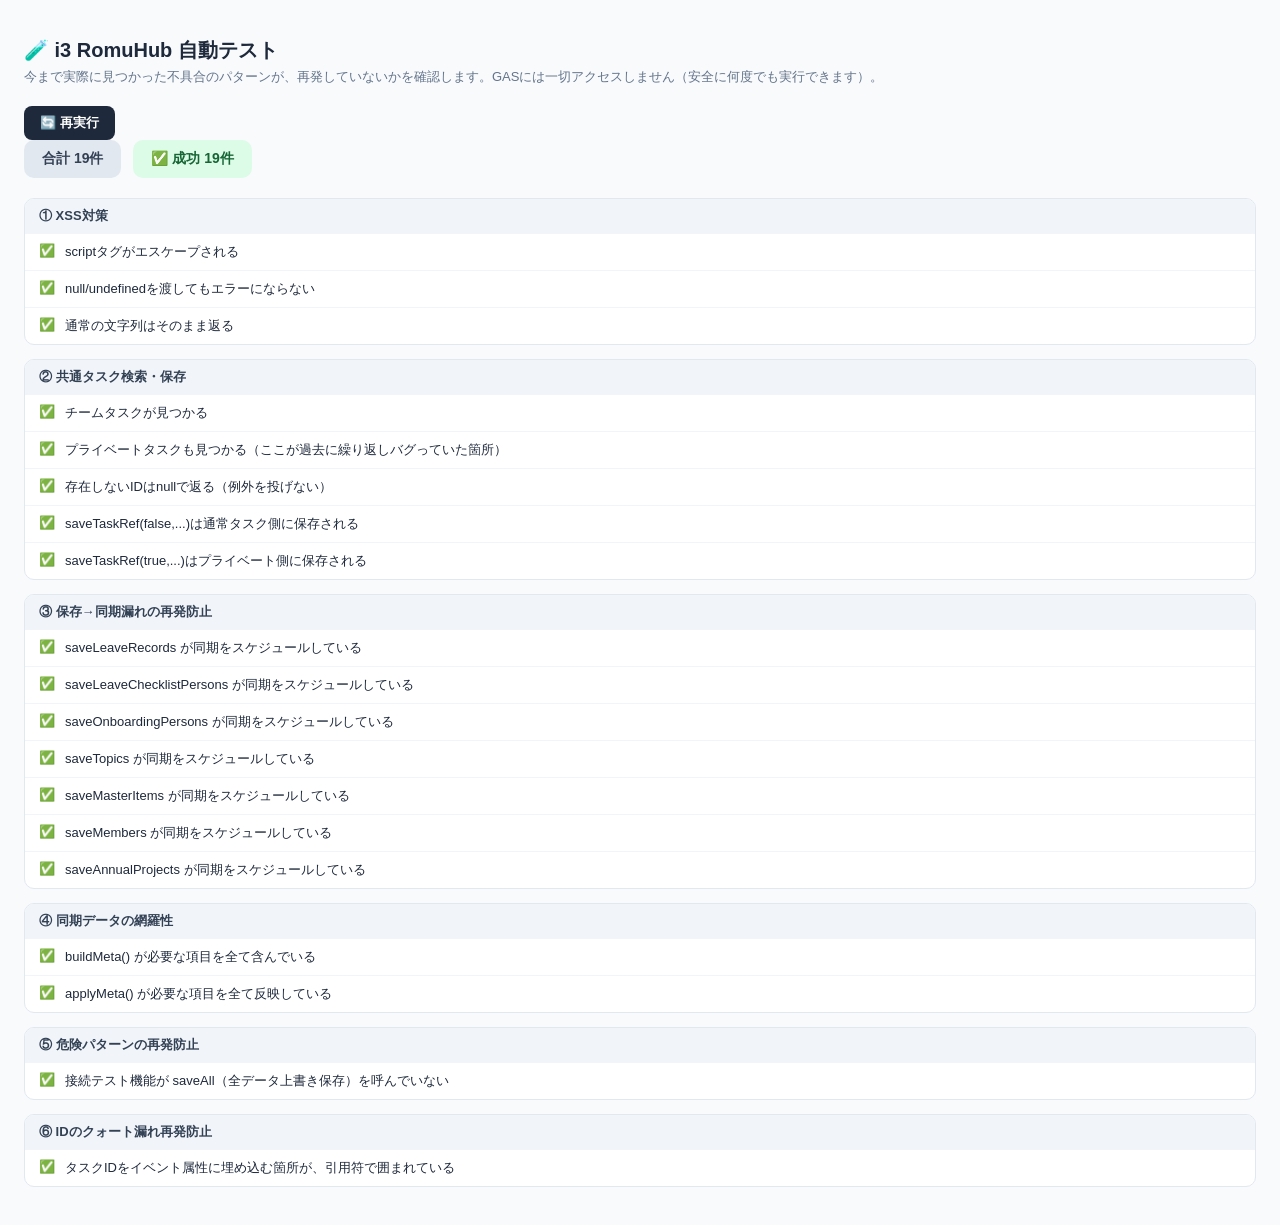
==== tests/test-runner.html @ b2b05d21 "Create test-runner.html" ====
<!doctype html>
<html lang="ja">
<head>
<meta charset="UTF-8">
<title>i3 RomuHub 自動テスト</title>
<style>
  body{font-family:-apple-system,"Hiragino Sans",sans-serif;background:#f8fafc;margin:0;padding:24px;color:#1e293b}
  h1{font-size:20px;margin-bottom:4px}
  .sub{color:#64748b;font-size:13px;margin-bottom:20px}
  .summary{display:flex;gap:12px;margin-bottom:20px}
  .summary div{padding:10px 18px;border-radius:10px;font-weight:700;font-size:14px}
  .s-pass{background:#dcfce7;color:#166534}
  .s-fail{background:#fee2e2;color:#991b1b}
  .s-total{background:#e2e8f0;color:#334155}
  .group{background:#fff;border:1px solid #e2e8f0;border-radius:10px;margin-bottom:14px;overflow:hidden}
  .group-title{background:#f1f5f9;padding:8px 14px;font-weight:700;font-size:13px;color:#334155}
  .case{display:flex;gap:10px;align-items:flex-start;padding:9px 14px;border-top:1px solid #f1f5f9;font-size:13px}
  .ok{color:#16a34a;font-weight:700}
  .ng{color:#dc2626;font-weight:700}
  .msg{color:#64748b;font-size:12px;margin-top:2px}
  button{padding:8px 16px;border-radius:8px;border:none;background:#1e293b;color:#fff;font-weight:700;cursor:pointer;font-size:13px}
</style>
</head>
<body>
  <h1>🧪 i3 RomuHub 自動テスト</h1>
  <div class="sub">今まで実際に見つかった不具合のパターンが、再発していないかを確認します。GASには一切アクセスしません（安全に何度でも実行できます）。</div>
  <button onclick="location.reload()">🔄 再実行</button>
  <div id="summary" class="summary"></div>
  <div id="results"></div>

<script>
// ══ 超シンプルなテスト枠組み（npm等は使わず、ブラウザだけで動く） ══
const _results = [];
function test(group, name, fn){
  try{
    fn();
    _results.push({group, name, pass:true});
  }catch(e){
    _results.push({group, name, pass:false, msg: e.message});
  }
}
function assert(cond, msg){
  if(!cond) throw new Error(msg || 'assertion failed');
}

function renderResults(){
  const byGroup = {};
  _results.forEach(r=>{ (byGroup[r.group] ||= []).push(r); });
  const el = document.getElementById('results');
  el.innerHTML = Object.entries(byGroup).map(([g, items])=>`
    <div class="group">
      <div class="group-title">${g}</div>
      ${items.map(r=>`
        <div class="case">
          <span class="${r.pass?'ok':'ng'}">${r.pass?'✅':'❌'}</span>
          <div>
            <div>${r.name}</div>
            ${r.msg?`<div class="msg">${r.msg}</div>`:''}
          </div>
        </div>`).join('')}
    </div>`).join('');
  const pass = _results.filter(r=>r.pass).length;
  const fail = _results.length - pass;
  document.getElementById('summary').innerHTML = `
    <div class="s-total">合計 ${_results.length}件</div>
    <div class="s-pass">✅ 成功 ${pass}件</div>
    ${fail ? `<div class="s-fail">❌ 失敗 ${fail}件</div>` : ''}
  `;
}
</script>

<!-- ══ 実際のアプリのコードを読み込む（本番と同じファイルをそのまま使う） ══ -->
<script src="../js/config.js"></script>
<script src="../js/utils.js"></script>

<script>
// findTaskById / saveTaskRef が動くための最低限のダミーデータを用意
// （本物のDOM画面は無いので、保存・表示系の関数は呼ばず、純粋なデータ処理だけを確認する）
let currentUser = { id: 'm_test', name: 'テストユーザー' };
let tasks = [
  { id: 't1', title: 'チームタスクA', assignee: 'm_test', status: 'todo' },
];
let _privateStore = [
  { id: 'p1', title: 'プライベートタスクA', assignee: 'm_test', status: 'todo' },
];
function getPrivateTasks(){ return _privateStore; }
let _savedTeam = false, _savedPrivate = false;
function saveTasks(){ _savedTeam = true; }
function savePrivateTasks(arr){ _savedPrivate = true; _privateStore = arr; }

// ══ 1. XSS対策（escHtml）══
test('① XSS対策', 'scriptタグがエスケープされる', ()=>{
  // HTMLパーサーに誤認識されないよう、閉じタグの文字列を分割して組み立てる
  const dangerous = '<' + 'script>alert(1)<' + '/script>';
  const out = escHtml(dangerous);
  assert(!out.includes('<' + 'script>'), '生のscriptタグが残っている: ' + out);
});
test('① XSS対策', 'null/undefinedを渡してもエラーにならない', ()=>{
  assert(escHtml(null) === '', 'nullの扱いが想定と違う');
  assert(escHtml(undefined) === '', 'undefinedの扱いが想定と違う');
});
test('① XSS対策', '通常の文字列はそのまま返る', ()=>{
  assert(escHtml('こんにちは') === 'こんにちは', '通常文字列が変化している');
});

// ══ 2. findTaskById / saveTaskRef（プライベートタスク対応漏れの再発防止）══
test('② 共通タスク検索・保存', 'チームタスクが見つかる', ()=>{
  const { task, isPriv } = findTaskById('t1');
  assert(task && task.title === 'チームタスクA', 'チームタスクが見つからない');
  assert(isPriv === false, 'チームタスクなのにisPrivがtrueになっている');
});
test('② 共通タスク検索・保存', 'プライベートタスクも見つかる（ここが過去に繰り返しバグっていた箇所）', ()=>{
  const { task, isPriv } = findTaskById('p1');
  assert(task && task.title === 'プライベートタスクA', 'プライベートタスクが見つからない');
  assert(isPriv === true, 'プライベートタスクなのにisPrivがfalseになっている');
});
test('② 共通タスク検索・保存', '存在しないIDはnullで返る（例外を投げない）', ()=>{
  const { task } = findTaskById('not-exist');
  assert(task === undefined, '存在しないタスクなのに何か返ってきている');
});
test('② 共通タスク検索・保存', 'saveTaskRef(false,...)は通常タスク側に保存される', ()=>{
  _savedTeam = false; _savedPrivate = false;
  saveTaskRef(false, []);
  assert(_savedTeam === true, 'saveTasks()が呼ばれていない');
  assert(_savedPrivate === false, 'プライベート側が誤って呼ばれている');
});
test('② 共通タスク検索・保存', 'saveTaskRef(true,...)はプライベート側に保存される', ()=>{
  _savedTeam = false; _savedPrivate = false;
  saveTaskRef(true, []);
  assert(_savedPrivate === true, 'savePrivateTasks()が呼ばれていない');
  assert(_savedTeam === false, 'チーム側が誤って呼ばれている');
});
</script>

<!-- ══ 3. 「保存したのに同期されない」の再発防止（ソースコードの中身を直接チェック） ══ -->
<script>
async function fetchText(path){
  const res = await fetch(path);
  if(!res.ok) throw new Error(`${path} が取得できません（${res.status}）。このテストページをGitHub Pages上で開いているか確認してください`);
  return res.text();
}

// 「保存関数の中でscheduleAutoSync()を呼んでいるか」を、ソースコードの文字列として検査する。
// 実際に関数を実行するわけではないので、DOM無しの環境でも安全に確認できる。
function assertHasSyncCall(src, funcName){
  // 1行で書かれた関数（例: function saveMembers(){...}）にも対応するため、
  // 改行の有無を前提にせず、最初に出てくる「}」までを関数本体とみなす
  // （対象の関数はいずれも内部に入れ子の{}を持たない単純な関数のため、この簡易判定で十分）
  const re = new RegExp(`function\\s+${funcName}\\s*\\([^)]*\\)\\s*\\{([\\s\\S]*?)\\}`);
  const m = src.match(re);
  assert(m, `${funcName} という関数が見つかりません（ファイル構成が変わった可能性）`);
  assert(m[1].includes('scheduleAutoSync'), `${funcName} の中で scheduleAutoSync() が呼ばれていません（＝保存してもサーバーに同期されないバグの再発）`);
}

(async () => {
  try {
    const leave = await fetchText('../js/leave.js');
    test('③ 保存→同期漏れの再発防止', 'saveLeaveRecords が同期をスケジュールしている', ()=>assertHasSyncCall(leave, 'saveLeaveRecords'));
    test('③ 保存→同期漏れの再発防止', 'saveLeaveChecklistPersons が同期をスケジュールしている', ()=>assertHasSyncCall(leave, 'saveLeaveChecklistPersons'));
  } catch(e){ test('③ 保存→同期漏れの再発防止', 'leave.js の読み込み', ()=>{ throw e; }); }

  try {
    const ob = await fetchText('../js/onboarding.js');
    test('③ 保存→同期漏れの再発防止', 'saveOnboardingPersons が同期をスケジュールしている', ()=>assertHasSyncCall(ob, 'saveOnboardingPersons'));
  } catch(e){ test('③ 保存→同期漏れの再発防止', 'onboarding.js の読み込み', ()=>{ throw e; }); }

  try {
    const topics = await fetchText('../js/topics.js');
    test('③ 保存→同期漏れの再発防止', 'saveTopics が同期をスケジュールしている', ()=>assertHasSyncCall(topics, 'saveTopics'));
  } catch(e){ test('③ 保存→同期漏れの再発防止', 'topics.js の読み込み', ()=>{ throw e; }); }

  try {
    const master = await fetchText('../js/master.js');
    test('③ 保存→同期漏れの再発防止', 'saveMasterItems が同期をスケジュールしている', ()=>assertHasSyncCall(master, 'saveMasterItems'));
  } catch(e){ test('③ 保存→同期漏れの再発防止', 'master.js の読み込み', ()=>{ throw e; }); }

  try {
    const members = await fetchText('../js/members.js');
    test('③ 保存→同期漏れの再発防止', 'saveMembers が同期をスケジュールしている', ()=>assertHasSyncCall(members, 'saveMembers'));
  } catch(e){ test('③ 保存→同期漏れの再発防止', 'members.js の読み込み', ()=>{ throw e; }); }

  try {
    const annual = await fetchText('../js/annual.js');
    test('③ 保存→同期漏れの再発防止', 'saveAnnualProjects が同期をスケジュールしている', ()=>assertHasSyncCall(annual, 'saveAnnualProjects'));
  } catch(e){ test('③ 保存→同期漏れの再発防止', 'annual.js の読み込み', ()=>{ throw e; }); }

  // ══ 4. buildMeta/applyMeta に、同期すべき項目が揃っているか ══
  try {
    const html = await fetchText('../index.html');
    const requiredKeys = ['links','docs','templates','logs','activityLogs','masterItems'];
    test('④ 同期データの網羅性', 'buildMeta() が必要な項目を全て含んでいる', ()=>{
      const m = html.match(/function buildMeta\(\)\{([\s\S]*?)\n\}/);
      assert(m, 'buildMeta関数が見つかりません');
      requiredKeys.forEach(k=>{
        assert(m[1].includes(k+':') || m[1].includes(k+' :'), `buildMeta() に "${k}" が含まれていません（＝その項目は他端末と共有されない）`);
      });
    });
    test('④ 同期データの網羅性', 'applyMeta() が必要な項目を全て反映している', ()=>{
      // 関数の終わりを正確に求めるのは壊れやすいため、開始位置から十分な範囲（3000文字）を見て判定する簡易チェック
      const idx = html.indexOf('function applyMeta(meta)');
      assert(idx >= 0, 'applyMeta関数が見つかりません');
      const body = html.slice(idx, idx+3000);
      requiredKeys.forEach(k=>{
        assert(body.includes('meta.'+k), `applyMeta() が "${k}" を反映していません`);
      });
    });
  } catch(e){ test('④ 同期データの網羅性', 'index.html の読み込み', ()=>{ throw e; }); }

  try {
    const admin = await fetchText('../js/admin.js');
    test('⑤ 危険パターンの再発防止', '接続テスト機能が saveAll（全データ上書き保存）を呼んでいない', ()=>{
      const m = admin.match(/function testSyncMinimal\(\)\{([\s\S]*?)\n\}/);
      if(m){
        assert(!m[1].includes("'saveAll'") && !m[1].includes('"saveAll"'), 'testSyncMinimal が saveAll を呼んでいます。本番データを上書きする重大なバグが復活している可能性があります！');
      }
    });
  } catch(e){ test('⑤ 危険パターンの再発防止', 'admin.js の読み込み', ()=>{ throw e; }); }

  try {
    const tasksjs = await fetchText('../js/tasks.js');
    test('⑥ IDのクォート漏れ再発防止', 'タスクIDをイベント属性に埋め込む箇所が、引用符で囲まれている', ()=>{
      const re = /on(?:click|change|dblclick|keydown|dragstart|dragover|drop|dragend)="([^"]*\$\{[\w.]*\.id\}[^"]*)"/g;
      let m, bad = [];
      while((m = re.exec(tasksjs))){
        if(!/'\$\{[\w.]*\.id\}'/.test(m[1])) bad.push(m[1].slice(0,60));
      }
      assert(bad.length===0, `引用符のないID埋め込みが${bad.length}件見つかりました（文字列IDのタスクでエラーになります）: ${bad.slice(0,3).join(' / ')}`);
    });
  } catch(e){ test('⑥ IDのクォート漏れ再発防止', 'tasks.js の読み込み', ()=>{ throw e; }); }

  renderResults();
})();
</script>
</body>
</html>
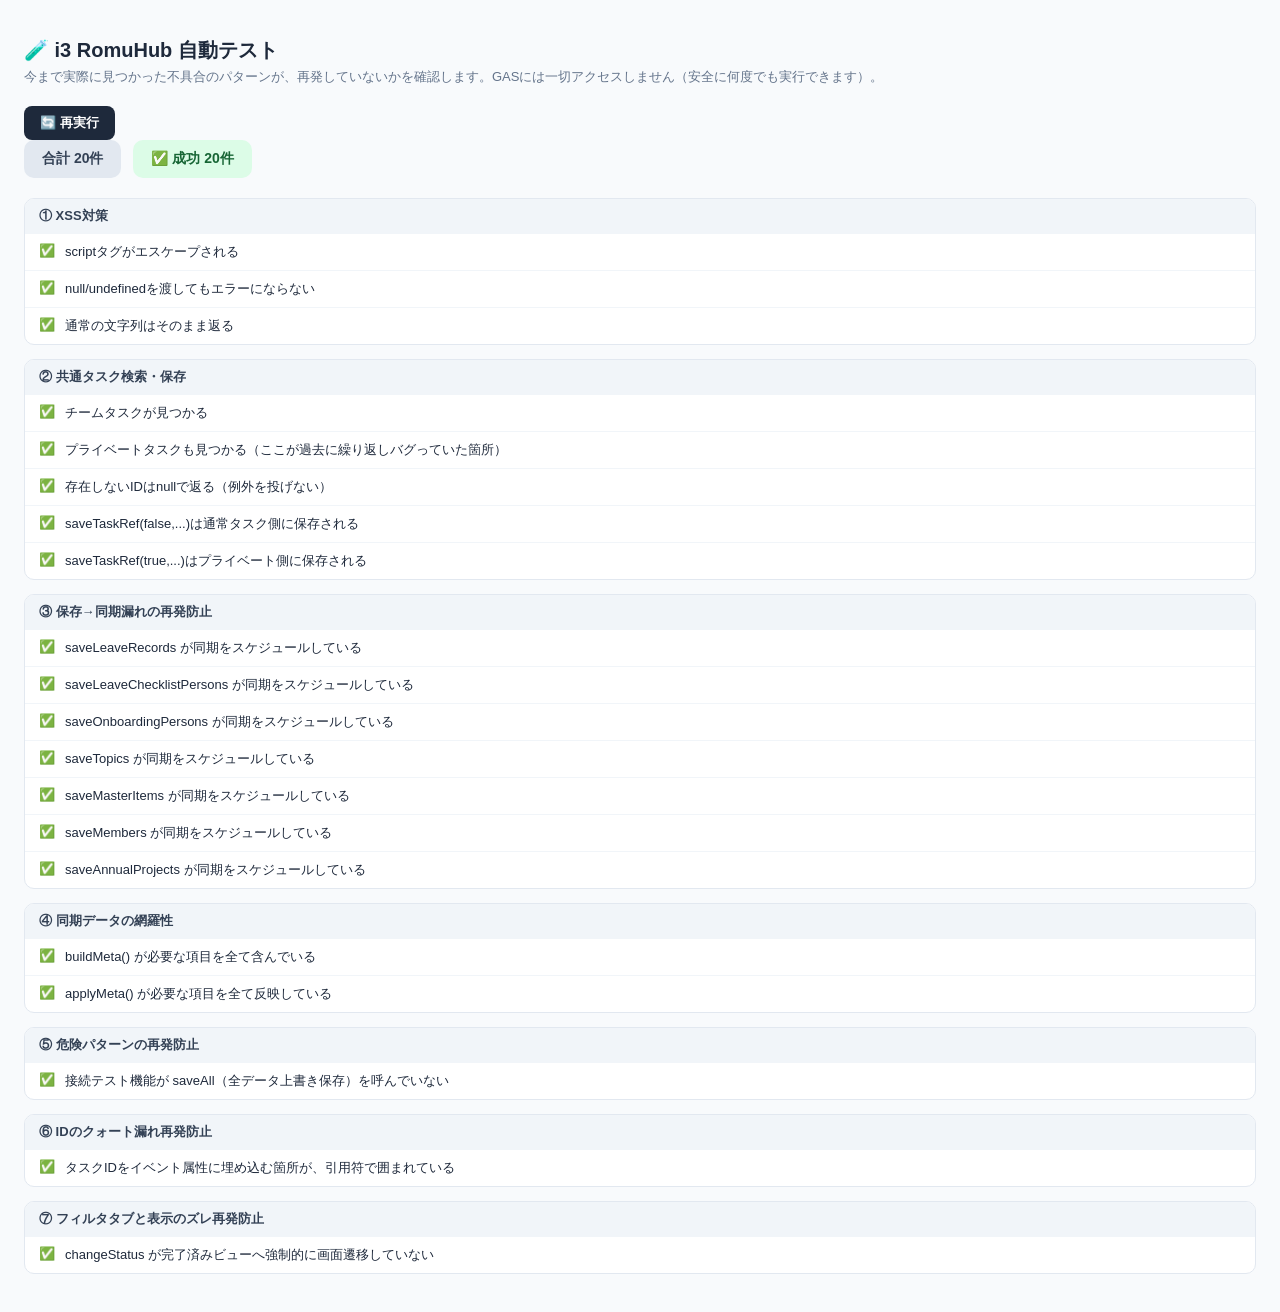
==== commit 03140324: "完了ボタン押下時の画面遷移を廃止・completedAtのバグ修正" ====
--- a/tests/test-runner.html
+++ b/tests/test-runner.html
@@ -228,6 +228,17 @@
     });
   } catch(e){ test('⑥ IDのクォート漏れ再発防止', 'tasks.js の読み込み', ()=>{ throw e; }); }
 
+  try {
+    const tasksjs2 = await fetchText('../js/tasks.js');
+    test('⑦ フィルタタブと表示のズレ再発防止', 'changeStatus が完了済みビューへ強制的に画面遷移していない', ()=>{
+      const idx = tasksjs2.indexOf('function changeStatus(');
+      assert(idx >= 0, 'changeStatus関数が見つかりません');
+      const body = tasksjs2.slice(idx, idx+2500);
+      assert(!body.includes("setView('done')") && !body.includes('setView("done")'),
+        'changeStatus が setView(\'done\') を呼んでいます。「未着手タブを見ているのに完了タスクが表示される」不具合が再発している可能性があります');
+    });
+  } catch(e){ test('⑦ フィルタタブと表示のズレ再発防止', 'tasks.js の読み込み', ()=>{ throw e; }); }
+
   renderResults();
 })();
 </script>
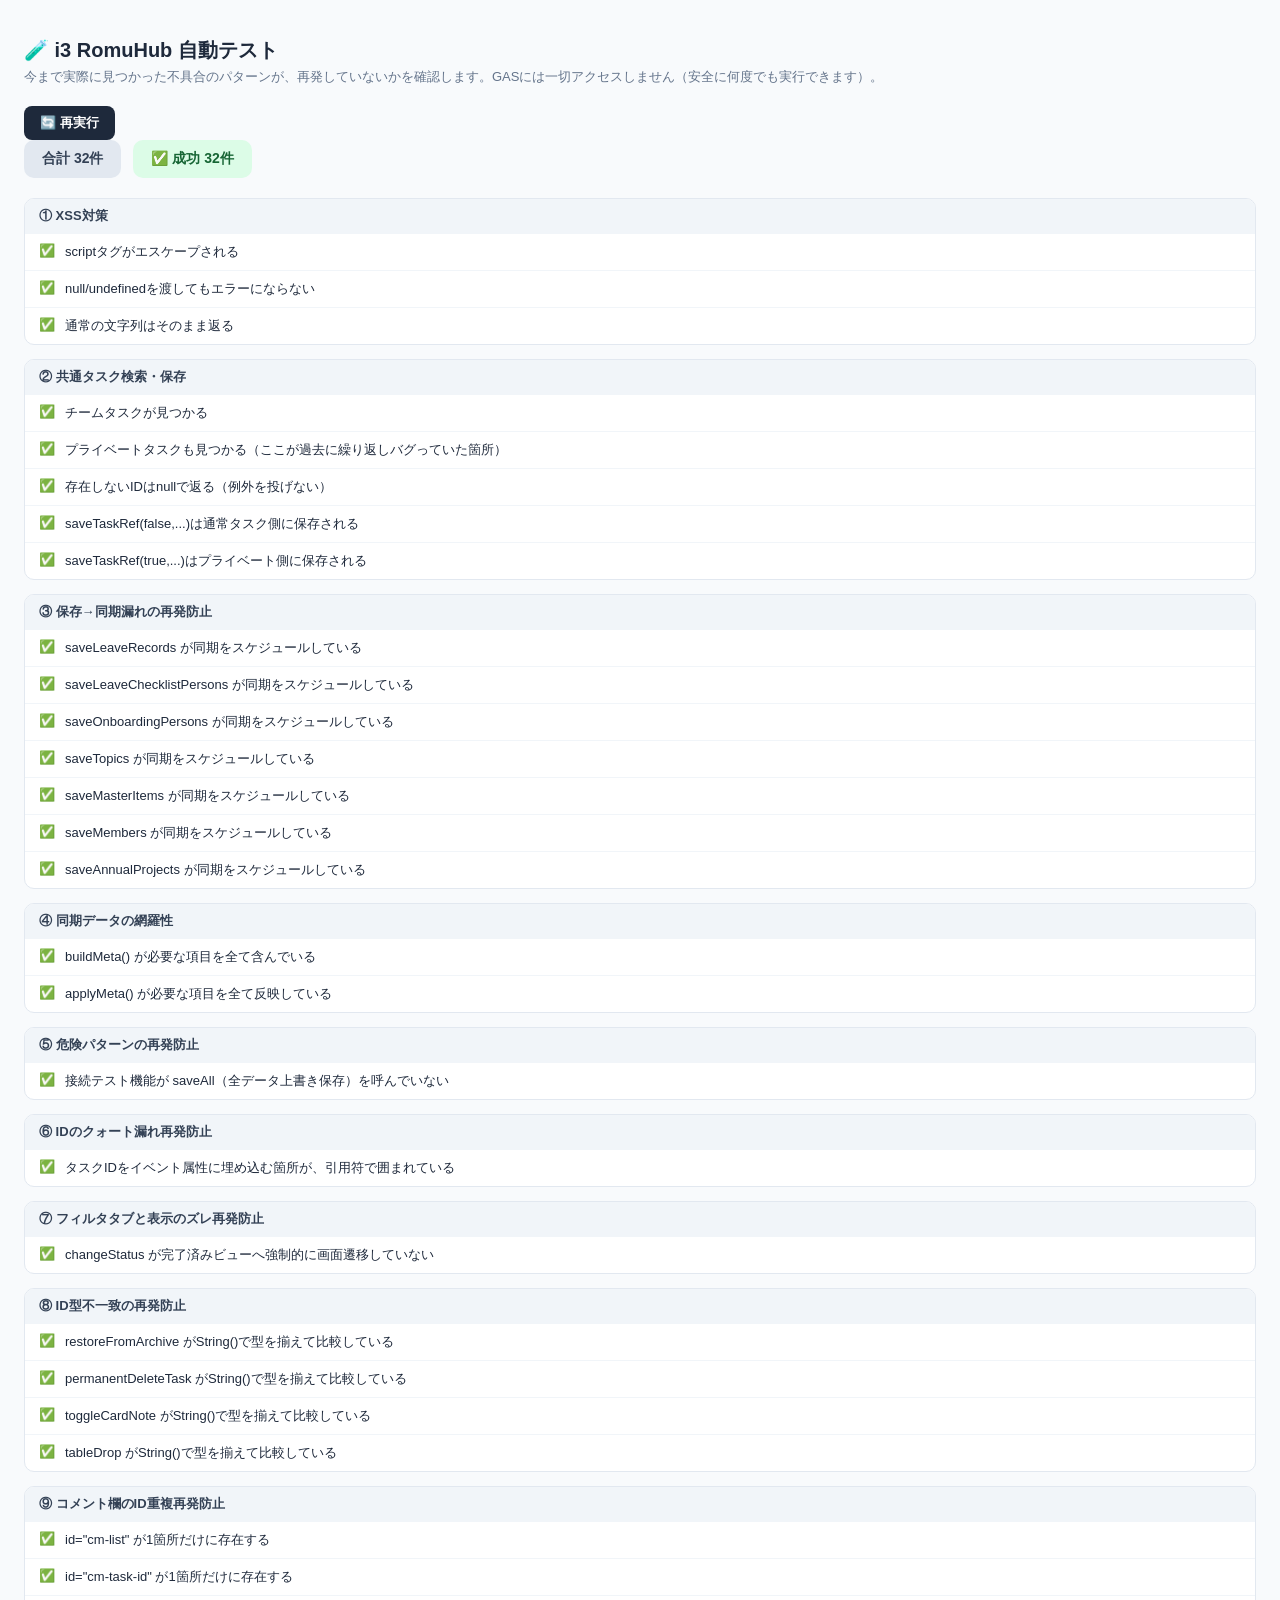
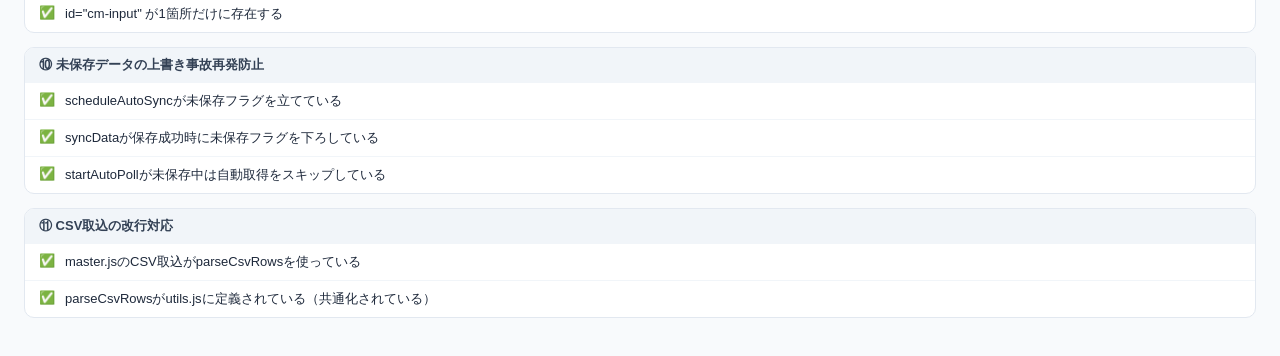
==== commit 2bc8018e: "Update test-runner.html" ====
--- a/tests/test-runner.html
+++ b/tests/test-runner.html
@@ -239,6 +239,64 @@
     });
   } catch(e){ test('⑦ フィルタタブと表示のズレ再発防止', 'tasks.js の読み込み', ()=>{ throw e; }); }
 
+  // ⑧ ID型不一致の再発防止（数値IDと文字列IDが混在しても動くか）
+  try {
+    const tasksjs3 = await fetchText('../js/tasks.js');
+    const idStrictFuncs = ['restoreFromArchive','permanentDeleteTask','toggleCardNote','tableDrop'];
+    idStrictFuncs.forEach(fn => {
+      test('⑧ ID型不一致の再発防止', `${fn} がString()で型を揃えて比較している`, ()=>{
+        const idx = tasksjs3.indexOf(`function ${fn}(`);
+        assert(idx >= 0, `${fn}関数が見つかりません`);
+        const body = tasksjs3.slice(idx, idx+600);
+        const hasRawCompare = /[^(]\.id\s*===?\s*(?!.*String)\w+Id\b/.test(body) && !body.includes('String(');
+        assert(!hasRawCompare || body.includes('String('), `${fn} がString()を使わず直接比較している可能性があります（新規タスクのIDが数値のままだと操作が効かなくなるバグの再発）`);
+      });
+    });
+  } catch(e){ test('⑧ ID型不一致の再発防止', 'tasks.js の読み込み', ()=>{ throw e; }); }
+
+  // ⑨ コメント欄のID重複再発防止
+  try {
+    const html2 = await fetchText('../index.html');
+    ['cm-list','cm-task-id','cm-input'].forEach(id=>{
+      test('⑨ コメント欄のID重複再発防止', `id="${id}" が1箇所だけに存在する`, ()=>{
+        const count = (html2.match(new RegExp(`id="${id}"`,'g'))||[]).length;
+        assert(count === 1, `id="${id}" が${count}箇所あります（重複すると、見えない方にコメントが書き込まれる不具合が再発します）`);
+      });
+    });
+  } catch(e){ test('⑨ コメント欄のID重複再発防止', 'index.html の読み込み', ()=>{ throw e; }); }
+
+  // ⑩ 保存失敗中に自動取得で上書きしてしまう事故の再発防止
+  try {
+    const syncjs = await fetchText('../js/sync.js');
+    test('⑩ 未保存データの上書き事故再発防止', 'scheduleAutoSyncが未保存フラグを立てている', ()=>{
+      const idx = syncjs.indexOf('function scheduleAutoSync(');
+      assert(idx >= 0, 'scheduleAutoSync関数が見つかりません');
+      assert(syncjs.slice(idx, idx+400).includes('_hasUnsavedChanges = true'), 'scheduleAutoSync内で_hasUnsavedChangesがtrueに設定されていません');
+    });
+    test('⑩ 未保存データの上書き事故再発防止', 'syncDataが保存成功時に未保存フラグを下ろしている', ()=>{
+      assert(syncjs.includes('_hasUnsavedChanges = false'), 'syncData内で_hasUnsavedChangesをfalseに戻す処理が見つかりません');
+    });
+    test('⑩ 未保存データの上書き事故再発防止', 'startAutoPollが未保存中は自動取得をスキップしている', ()=>{
+      const idx = syncjs.indexOf('function startAutoPoll(');
+      assert(idx >= 0, 'startAutoPoll関数が見つかりません');
+      assert(syncjs.slice(idx, idx+600).includes('_hasUnsavedChanges'), 'startAutoPoll内で_hasUnsavedChangesのチェックが見つかりません');
+    });
+  } catch(e){ test('⑩ 未保存データの上書き事故再発防止', 'sync.js の読み込み', ()=>{ throw e; }); }
+
+  // ⑪ CSV取込の改行対応（セル内改行で行がズレる不具合の再発防止）
+  try {
+    const masterjs = await fetchText('../js/master.js');
+    test('⑪ CSV取込の改行対応', 'master.jsのCSV取込がparseCsvRowsを使っている', ()=>{
+      assert(masterjs.includes('parseCsvRows('), 'parseCsvRows（改行対応の解析）が使われていません。単純な改行分割に戻っている可能性があります');
+    });
+  } catch(e){ test('⑪ CSV取込の改行対応', 'master.js の読み込み', ()=>{ throw e; }); }
+  try {
+    const utilsjs = await fetchText('../js/utils.js');
+    test('⑪ CSV取込の改行対応', 'parseCsvRowsがutils.jsに定義されている（共通化されている）', ()=>{
+      assert(utilsjs.includes('function parseCsvRows('), 'parseCsvRows関数がutils.jsに見つかりません');
+    });
+  } catch(e){ test('⑪ CSV取込の改行対応', 'utils.js の読み込み', ()=>{ throw e; }); }
+
   renderResults();
 })();
 </script>
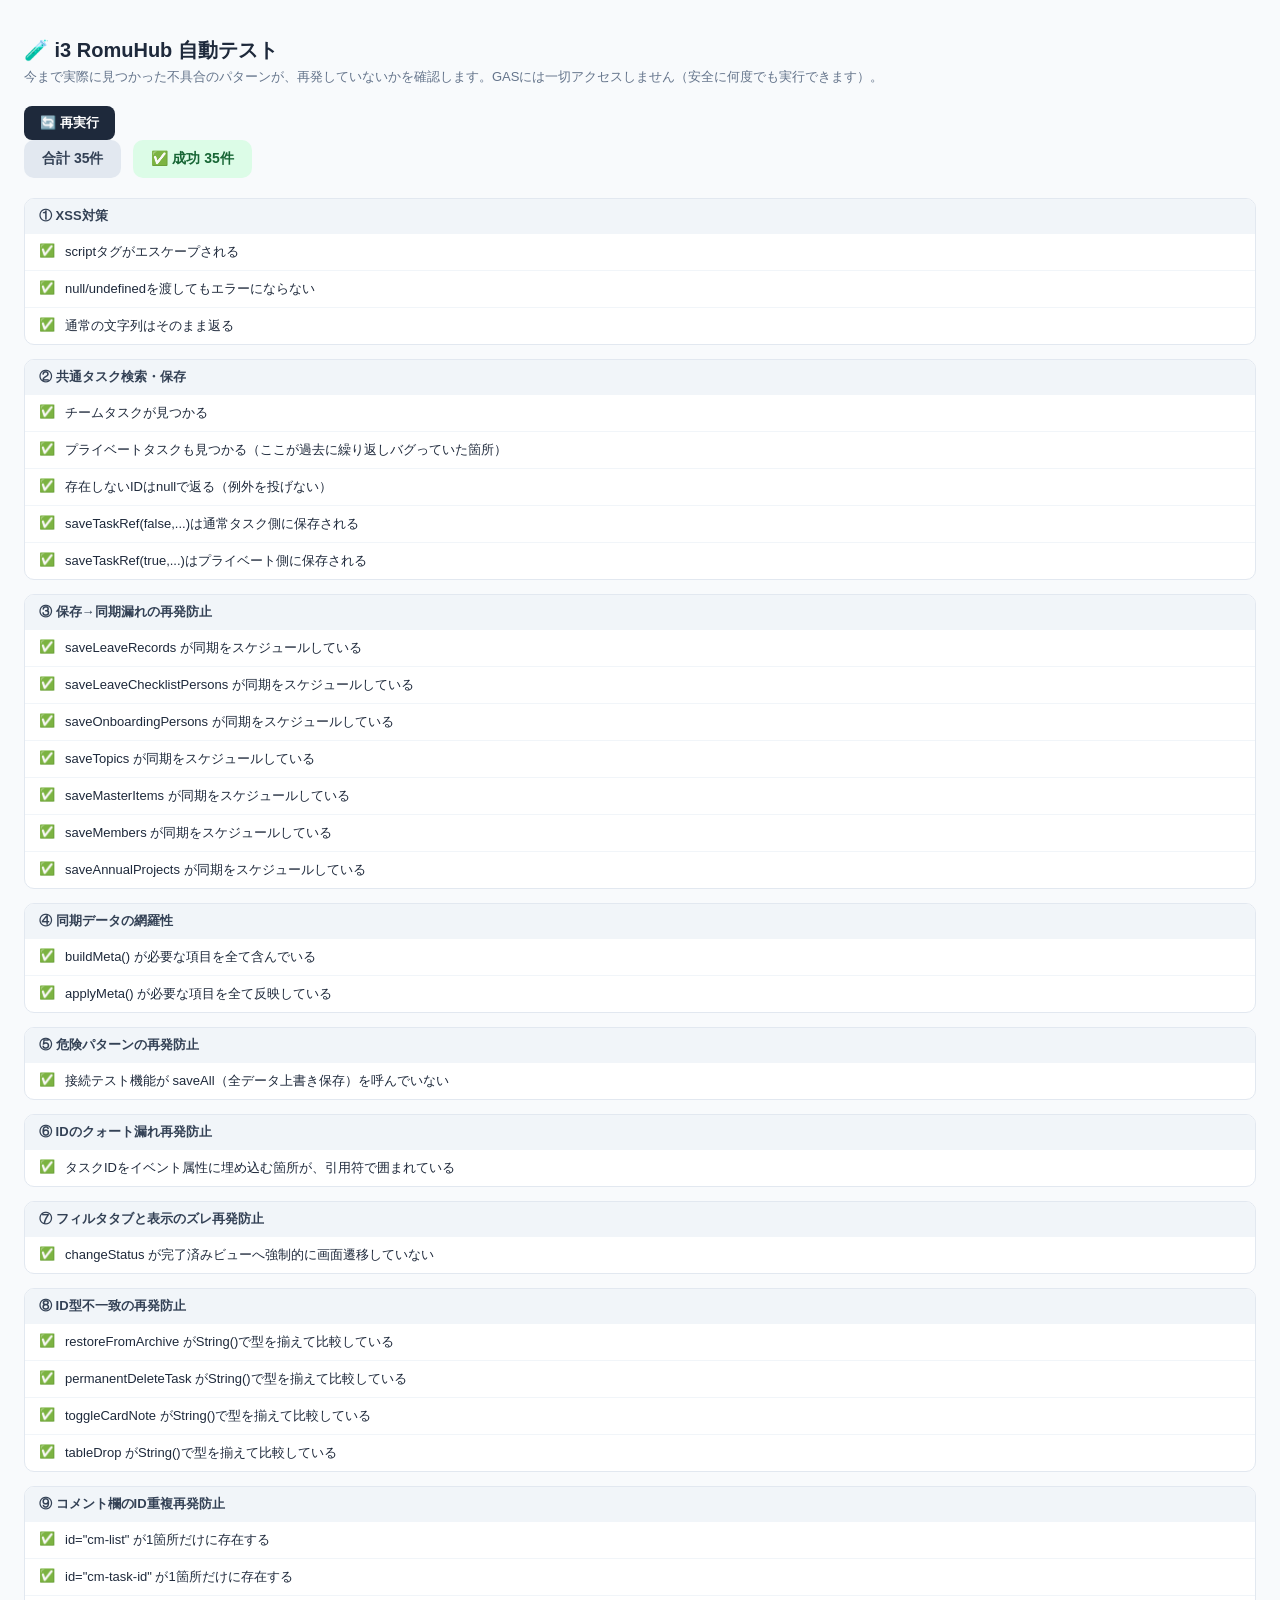
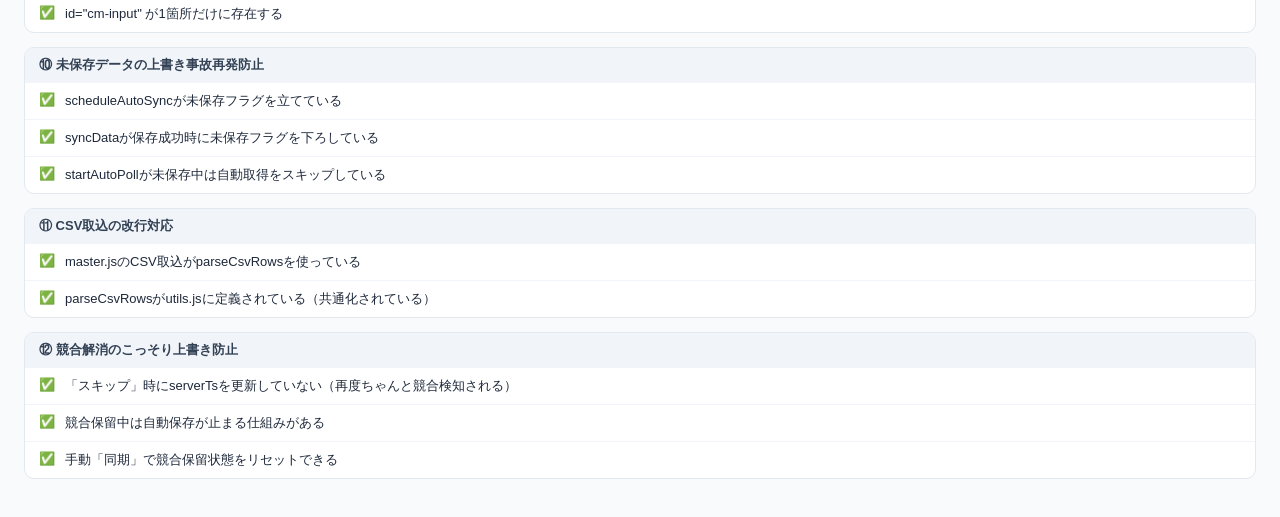
==== commit f241a1fc: "Update test-runner.html" ====
--- a/tests/test-runner.html
+++ b/tests/test-runner.html
@@ -297,6 +297,31 @@
     });
   } catch(e){ test('⑪ CSV取込の改行対応', 'utils.js の読み込み', ()=>{ throw e; }); }
 
+  // ⑫ 競合解消時のこっそり上書き事故の再発防止
+  try {
+    const syncjs2 = await fetchText('../js/sync.js');
+    test('⑫ 競合解消のこっそり上書き防止', '「スキップ」時にserverTsを更新していない（再度ちゃんと競合検知される）', ()=>{
+      const idx = syncjs2.indexOf("saveData.error === 'conflict'");
+      assert(idx >= 0, '競合判定の処理が見つかりません');
+      const body = syncjs2.slice(idx, idx+1400);
+      const elseIdx = body.indexOf('} else {');
+      assert(elseIdx >= 0, '「スキップ」側の処理（elseブロック）が見つかりません');
+      const skipBody = body.slice(elseIdx, elseIdx+500);
+      assert(!skipBody.includes('_serverTs = saveData.serverTs'), 'スキップ時にserverTsを更新しています。次回保存時に相手の変更をこっそり上書きしてしまう不具合が再発している可能性があります');
+    });
+    test('⑫ 競合解消のこっそり上書き防止', '競合保留中は自動保存が止まる仕組みがある', ()=>{
+      assert(syncjs2.includes('_conflictPending'), '_conflictPending の仕組みが見つかりません');
+      const idx = syncjs2.indexOf('async function _doUpload(');
+      assert(idx >= 0, '_doUpload関数が見つかりません');
+      assert(syncjs2.slice(idx, idx+500).includes('_conflictPending'), '_doUpload内で_conflictPendingのチェックが見つかりません');
+    });
+    test('⑫ 競合解消のこっそり上書き防止', '手動「同期」で競合保留状態をリセットできる', ()=>{
+      const idx = syncjs2.indexOf('async function syncData(');
+      assert(idx >= 0, 'syncData関数が見つかりません');
+      assert(syncjs2.slice(idx, idx+400).includes('_conflictPending = false'), 'syncData冒頭で_conflictPendingをリセットする処理が見つかりません');
+    });
+  } catch(e){ test('⑫ 競合解消のこっそり上書き防止', 'sync.js の読み込み', ()=>{ throw e; }); }
+
   renderResults();
 })();
 </script>
